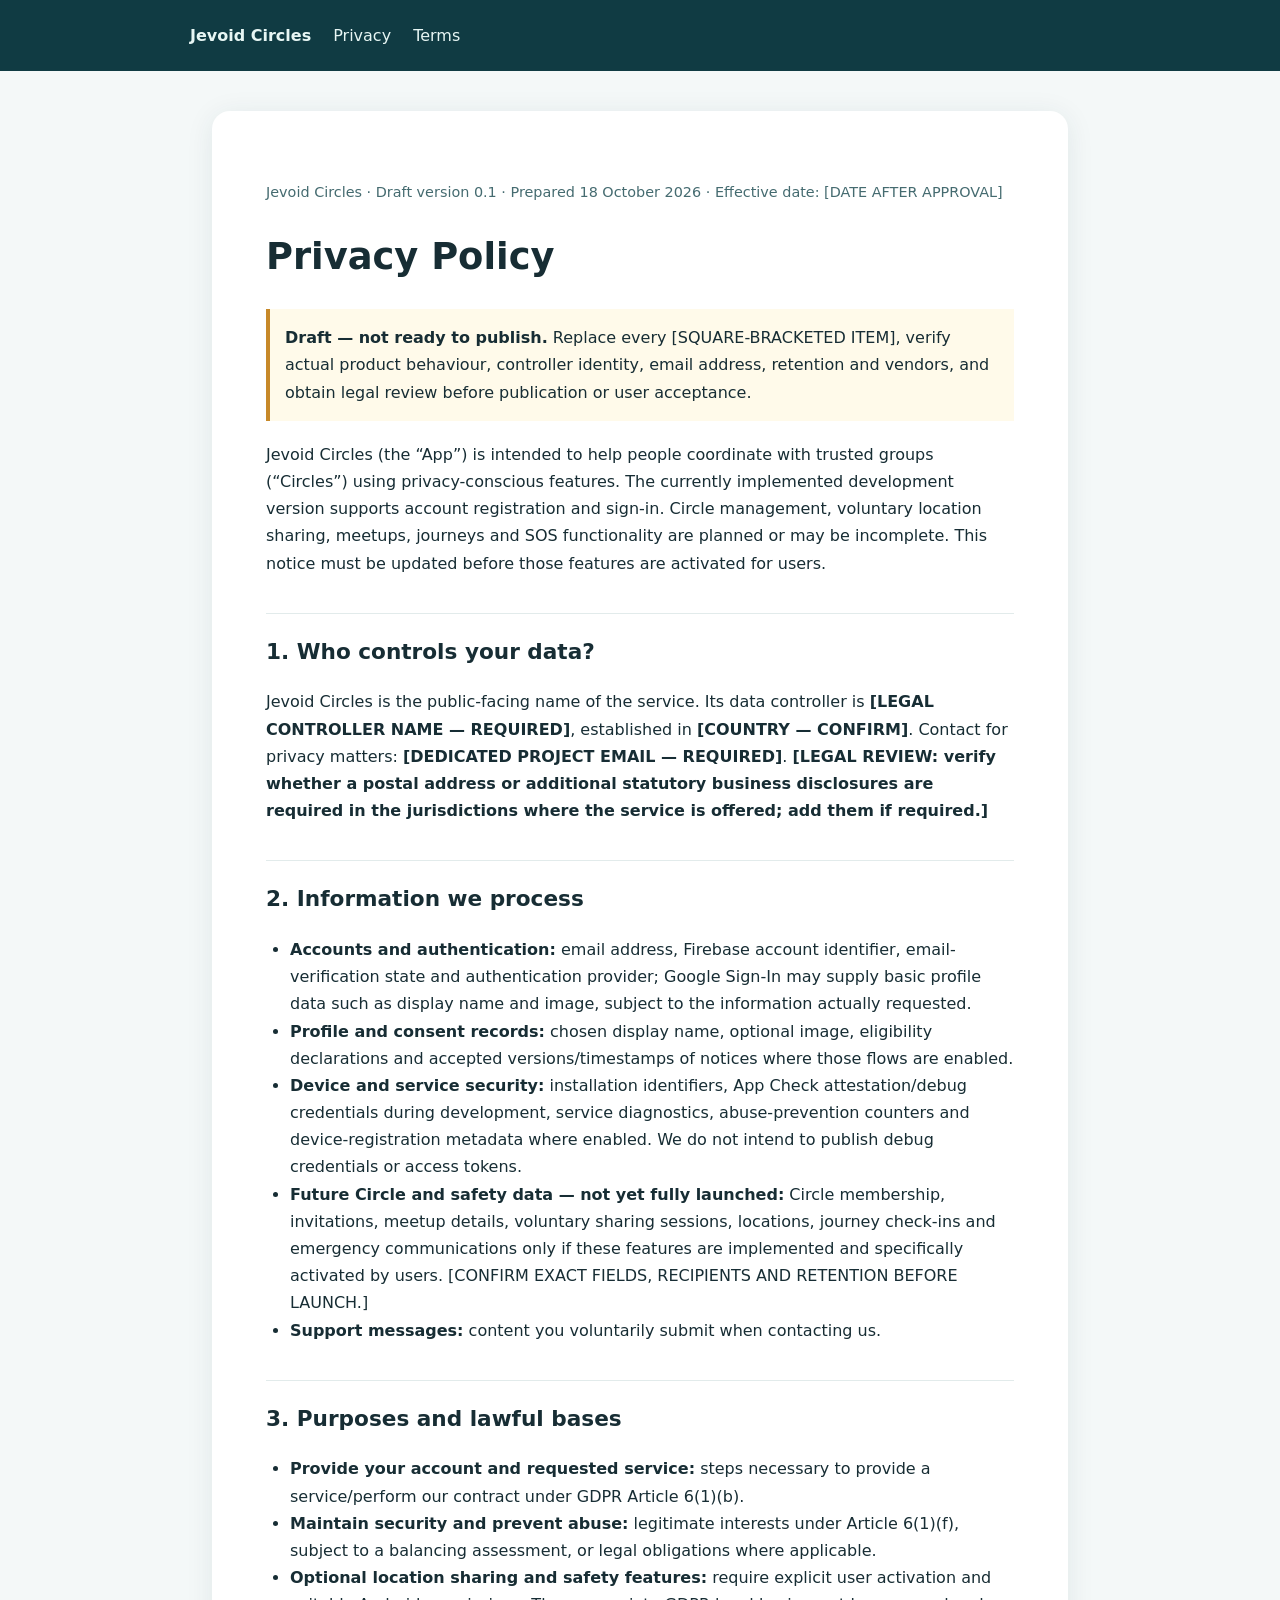
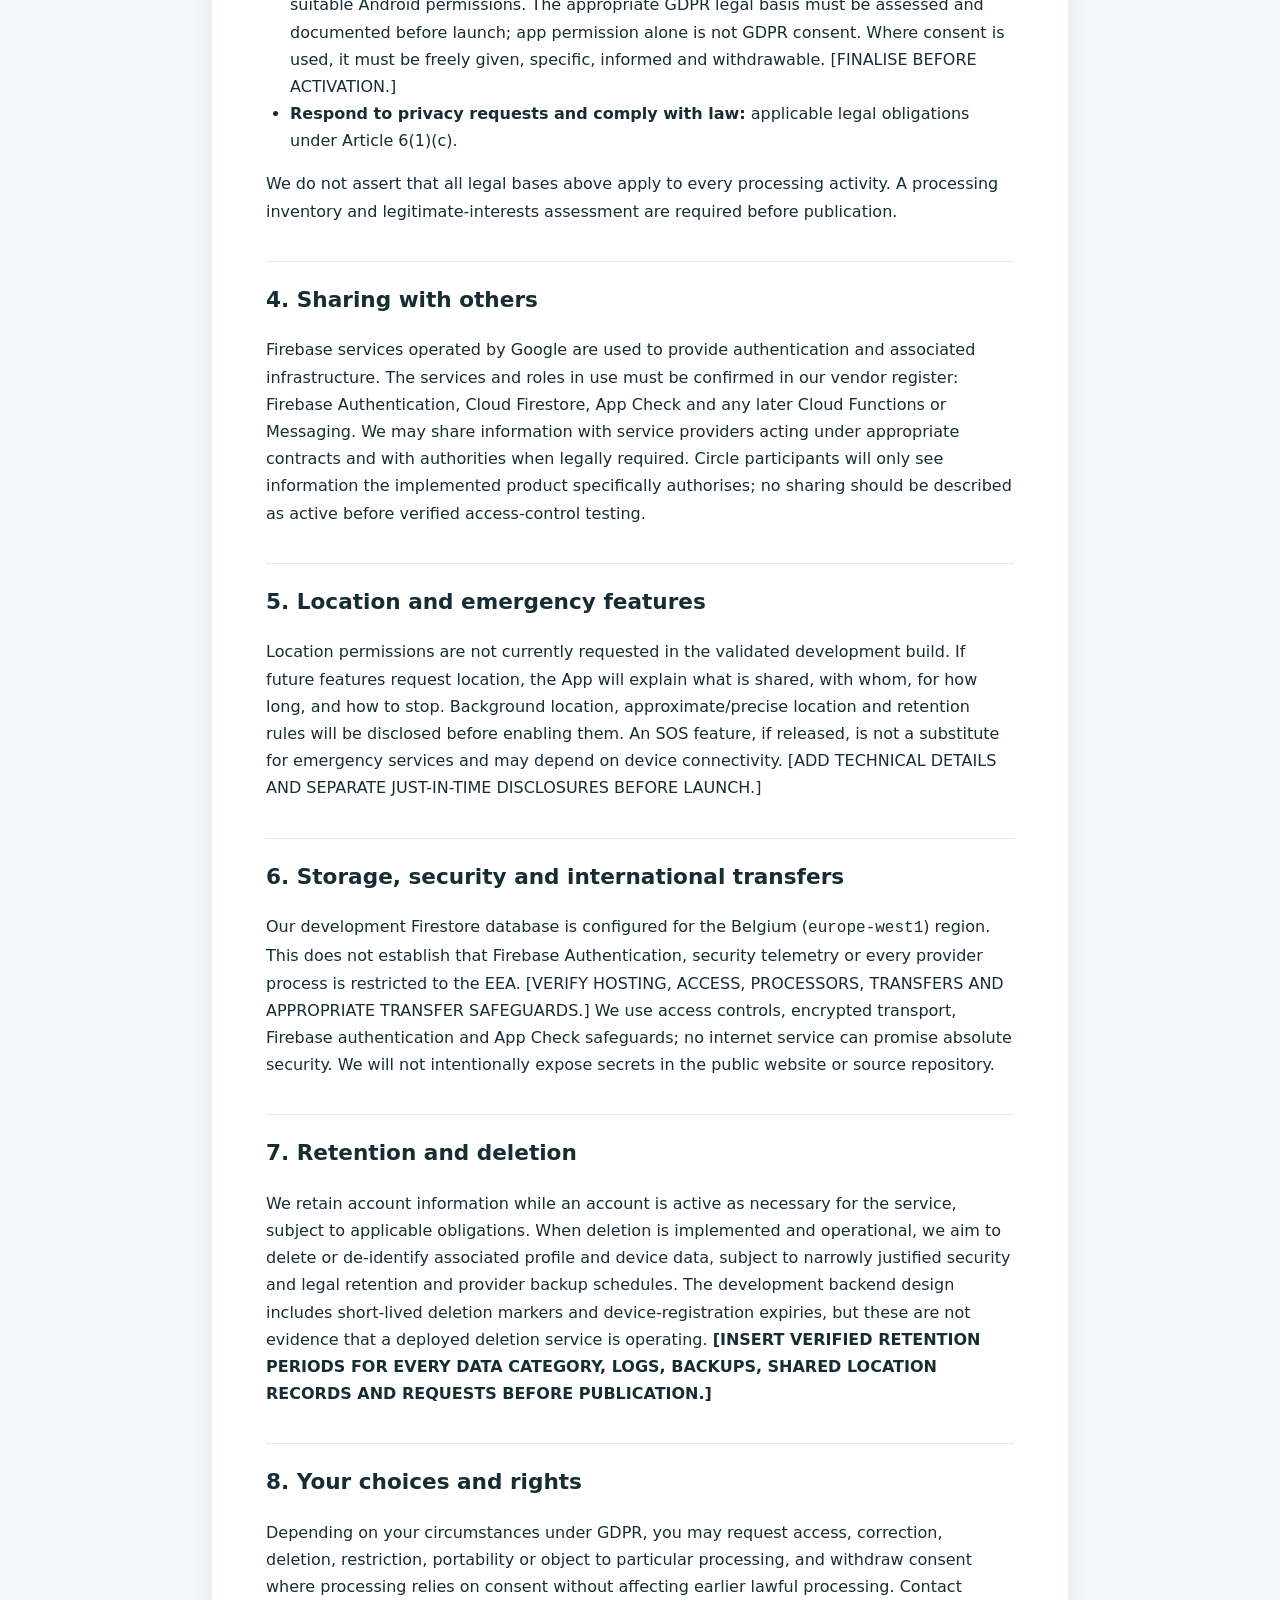
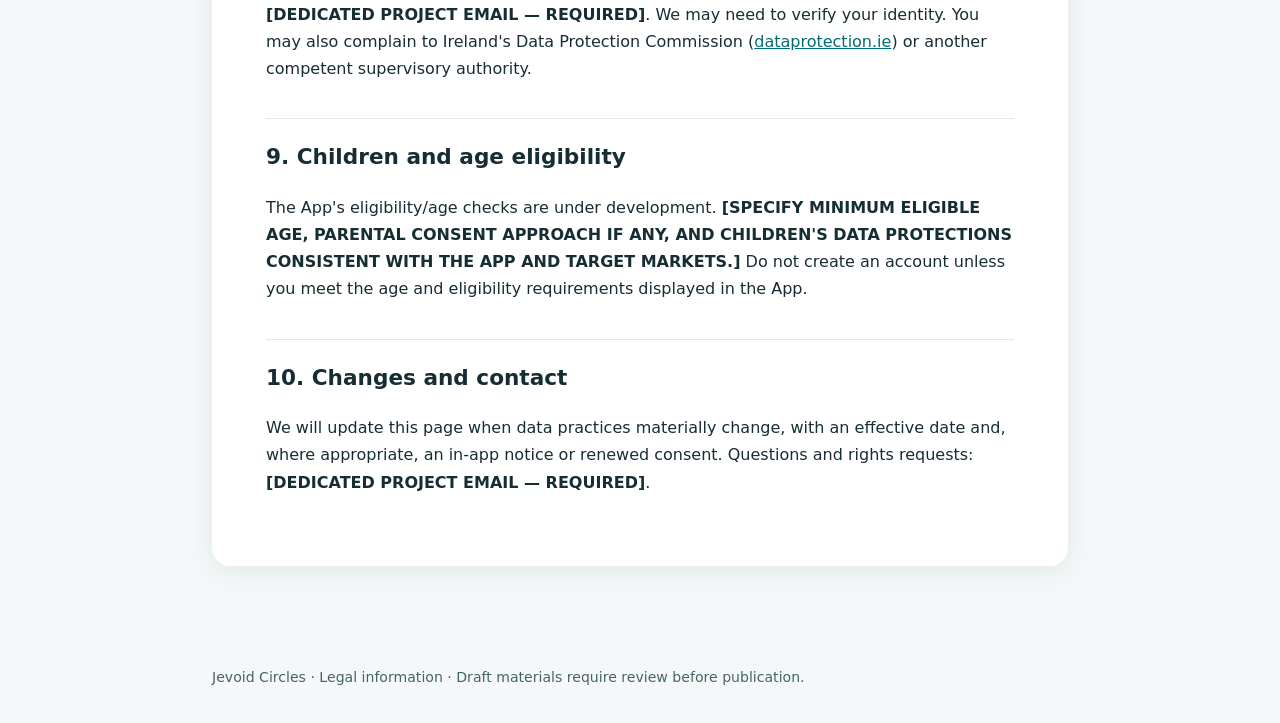
==== privacy.html @ 77c1cd85 "Add files via upload" ====
<!doctype html><html lang="en"><head><meta charset="utf-8"><meta name="viewport" content="width=device-width,initial-scale=1"><meta name="robots" content="noindex,nofollow"><title>Privacy Policy · Jevoid Circles</title><link rel="stylesheet" href="style.css"></head><body><header><nav aria-label="Main navigation"><a href="index.html"><strong>Jevoid Circles</strong></a><a href="privacy.html">Privacy</a><a href="terms.html">Terms</a></nav></header><main><article><p class="eyebrow">Jevoid Circles · Draft version 0.1 · Prepared 18 October 2026 · Effective date: [DATE AFTER APPROVAL]</p><h1>Privacy Policy</h1><div class="notice"><strong>Draft — not ready to publish.</strong> Replace every [SQUARE-BRACKETED ITEM], verify actual product behaviour, controller identity, email address, retention and vendors, and obtain legal review before publication or user acceptance.</div><p>Jevoid Circles (the “App”) is intended to help people coordinate with trusted groups (“Circles”) using privacy-conscious features. The currently implemented development version supports account registration and sign-in. Circle management, voluntary location sharing, meetups, journeys and SOS functionality are planned or may be incomplete. This notice must be updated before those features are activated for users.</p>
<h2>1. Who controls your data?</h2><p>Jevoid Circles is the public-facing name of the service. Its data controller is <strong>[LEGAL CONTROLLER NAME — REQUIRED]</strong>, established in <strong>[COUNTRY — CONFIRM]</strong>. Contact for privacy matters: <strong>[DEDICATED PROJECT EMAIL — REQUIRED]</strong>. <strong>[LEGAL REVIEW: verify whether a postal address or additional statutory business disclosures are required in the jurisdictions where the service is offered; add them if required.]</strong></p>
<h2>2. Information we process</h2><ul><li><strong>Accounts and authentication:</strong> email address, Firebase account identifier, email-verification state and authentication provider; Google Sign-In may supply basic profile data such as display name and image, subject to the information actually requested.</li><li><strong>Profile and consent records:</strong> chosen display name, optional image, eligibility declarations and accepted versions/timestamps of notices where those flows are enabled.</li><li><strong>Device and service security:</strong> installation identifiers, App Check attestation/debug credentials during development, service diagnostics, abuse-prevention counters and device-registration metadata where enabled. We do not intend to publish debug credentials or access tokens.</li><li><strong>Future Circle and safety data — not yet fully launched:</strong> Circle membership, invitations, meetup details, voluntary sharing sessions, locations, journey check-ins and emergency communications only if these features are implemented and specifically activated by users. [CONFIRM EXACT FIELDS, RECIPIENTS AND RETENTION BEFORE LAUNCH.]</li><li><strong>Support messages:</strong> content you voluntarily submit when contacting us.</li></ul>
<h2>3. Purposes and lawful bases</h2><ul><li><strong>Provide your account and requested service:</strong> steps necessary to provide a service/perform our contract under GDPR Article 6(1)(b).</li><li><strong>Maintain security and prevent abuse:</strong> legitimate interests under Article 6(1)(f), subject to a balancing assessment, or legal obligations where applicable.</li><li><strong>Optional location sharing and safety features:</strong> require explicit user activation and suitable Android permissions. The appropriate GDPR legal basis must be assessed and documented before launch; app permission alone is not GDPR consent. Where consent is used, it must be freely given, specific, informed and withdrawable. [FINALISE BEFORE ACTIVATION.]</li><li><strong>Respond to privacy requests and comply with law:</strong> applicable legal obligations under Article 6(1)(c).</li></ul><p>We do not assert that all legal bases above apply to every processing activity. A processing inventory and legitimate-interests assessment are required before publication.</p>
<h2>4. Sharing with others</h2><p>Firebase services operated by Google are used to provide authentication and associated infrastructure. The services and roles in use must be confirmed in our vendor register: Firebase Authentication, Cloud Firestore, App Check and any later Cloud Functions or Messaging. We may share information with service providers acting under appropriate contracts and with authorities when legally required. Circle participants will only see information the implemented product specifically authorises; no sharing should be described as active before verified access-control testing.</p>
<h2>5. Location and emergency features</h2><p>Location permissions are not currently requested in the validated development build. If future features request location, the App will explain what is shared, with whom, for how long, and how to stop. Background location, approximate/precise location and retention rules will be disclosed before enabling them. An SOS feature, if released, is not a substitute for emergency services and may depend on device connectivity. [ADD TECHNICAL DETAILS AND SEPARATE JUST-IN-TIME DISCLOSURES BEFORE LAUNCH.]</p>
<h2>6. Storage, security and international transfers</h2><p>Our development Firestore database is configured for the Belgium (<code>europe-west1</code>) region. This does not establish that Firebase Authentication, security telemetry or every provider process is restricted to the EEA. [VERIFY HOSTING, ACCESS, PROCESSORS, TRANSFERS AND APPROPRIATE TRANSFER SAFEGUARDS.] We use access controls, encrypted transport, Firebase authentication and App Check safeguards; no internet service can promise absolute security. We will not intentionally expose secrets in the public website or source repository.</p>
<h2>7. Retention and deletion</h2><p>We retain account information while an account is active as necessary for the service, subject to applicable obligations. When deletion is implemented and operational, we aim to delete or de-identify associated profile and device data, subject to narrowly justified security and legal retention and provider backup schedules. The development backend design includes short-lived deletion markers and device-registration expiries, but these are not evidence that a deployed deletion service is operating. <strong>[INSERT VERIFIED RETENTION PERIODS FOR EVERY DATA CATEGORY, LOGS, BACKUPS, SHARED LOCATION RECORDS AND REQUESTS BEFORE PUBLICATION.]</strong></p>
<h2>8. Your choices and rights</h2><p>Depending on your circumstances under GDPR, you may request access, correction, deletion, restriction, portability or object to particular processing, and withdraw consent where processing relies on consent without affecting earlier lawful processing. Contact <strong>[DEDICATED PROJECT EMAIL — REQUIRED]</strong>. We may need to verify your identity. You may also complain to Ireland's Data Protection Commission (<a href="https://www.dataprotection.ie/">dataprotection.ie</a>) or another competent supervisory authority.</p>
<h2>9. Children and age eligibility</h2><p>The App's eligibility/age checks are under development. <strong>[SPECIFY MINIMUM ELIGIBLE AGE, PARENTAL CONSENT APPROACH IF ANY, AND CHILDREN'S DATA PROTECTIONS CONSISTENT WITH THE APP AND TARGET MARKETS.]</strong> Do not create an account unless you meet the age and eligibility requirements displayed in the App.</p>
<h2>10. Changes and contact</h2><p>We will update this page when data practices materially change, with an effective date and, where appropriate, an in-app notice or renewed consent. Questions and rights requests: <strong>[DEDICATED PROJECT EMAIL — REQUIRED]</strong>.</p></article></main><footer>Jevoid Circles · Legal information · Draft materials require review before publication.</footer></body></html>
---- style.css ----
*{box-sizing:border-box}body{margin:0;background:#f4f8f8;color:#172d34;font:16px/1.7 system-ui,-apple-system,Segoe UI,sans-serif}header{background:#103b43;color:#fff;padding:22px max(20px,calc((100vw - 900px)/2))}header a{color:#e7f6f4;text-decoration:none;margin-right:22px}main{max-width:900px;margin:40px auto;padding:0 22px 60px}article{background:#fff;padding:clamp(22px,5vw,54px);border-radius:18px;box-shadow:0 4px 28px #0b394016}h1{line-height:1.2;font-size:2.3rem}h2{font-size:1.35rem;margin-top:36px;border-top:1px solid #e2ebeb;padding-top:20px}h3{font-size:1.05rem}a{color:#006c75}a:focus-visible{outline:3px solid #008b92;outline-offset:3px}.eyebrow{color:#456b70;font-size:.9rem}ul{padding-left:24px}.notice{border-left:4px solid #c78929;background:#fffaea;padding:15px;margin:20px 0}footer{max-width:900px;margin:0 auto 35px;padding:0 22px;font-size:.88rem;color:#45646a}@media(max-width:600px){main{margin:20px auto}h1{font-size:1.9rem}}
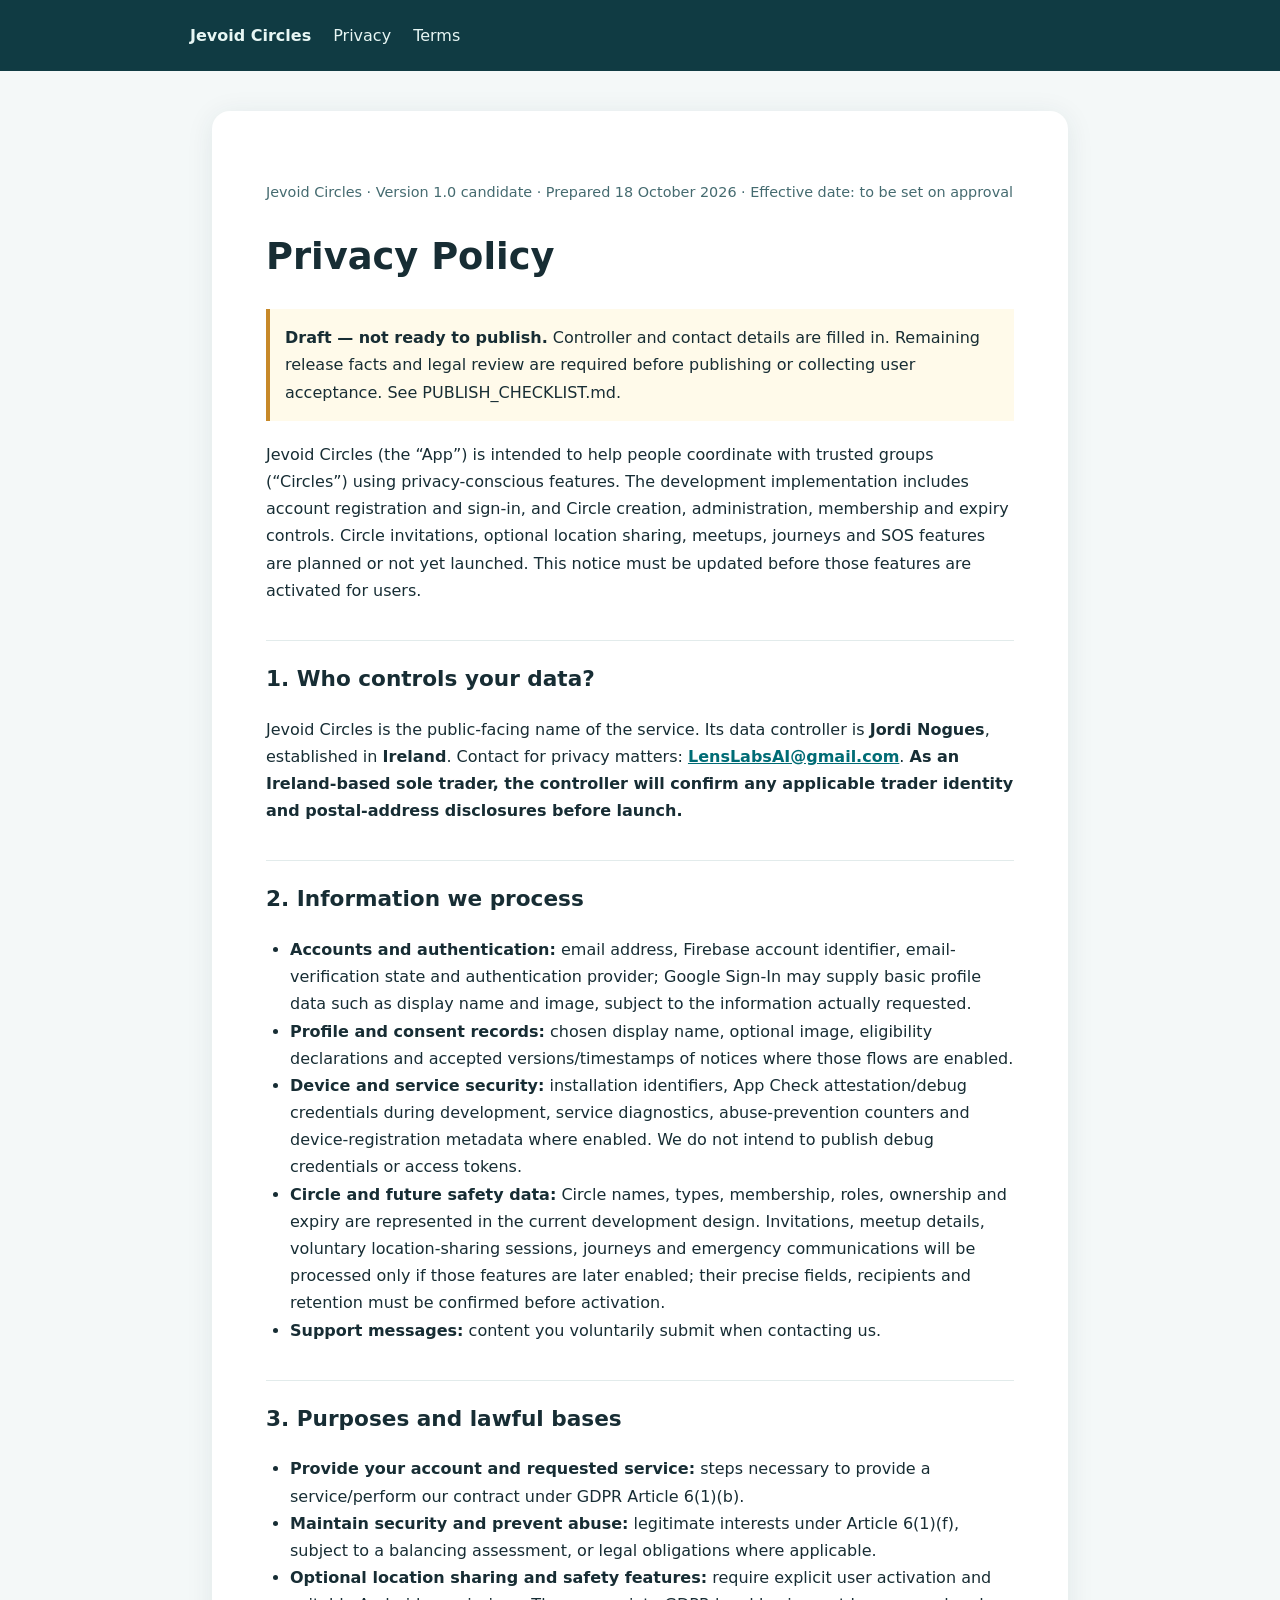
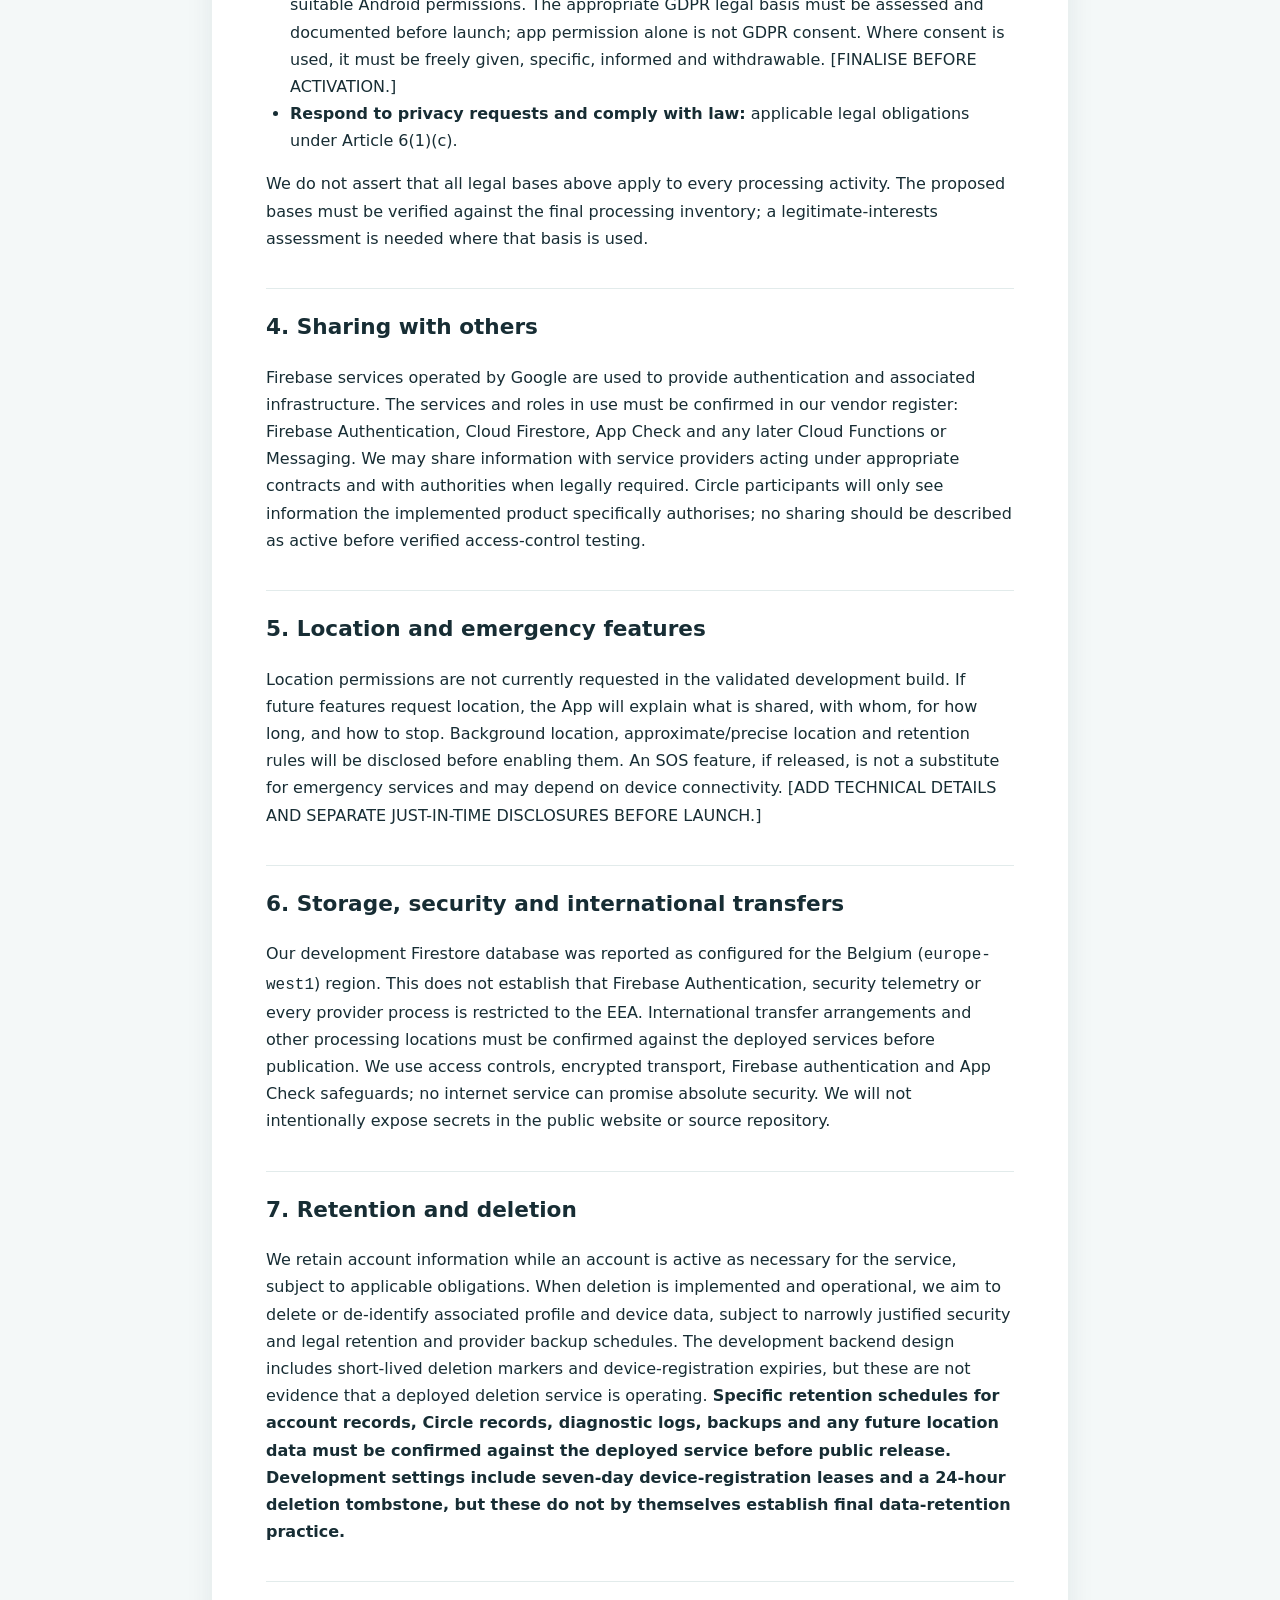
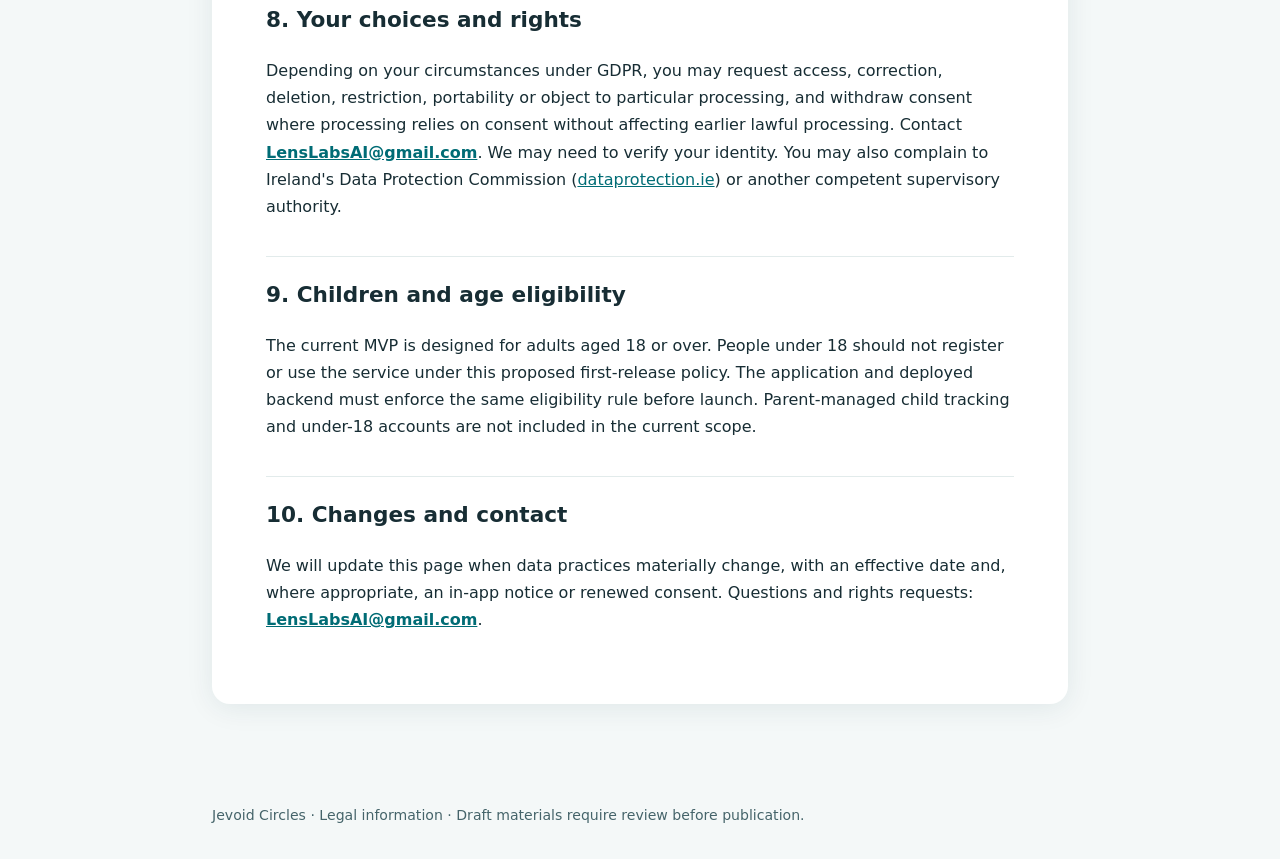
==== commit 4480b16b: "Add files via upload" ====
--- a/privacy.html
+++ b/privacy.html
@@ -1,11 +1,11 @@
-<!doctype html><html lang="en"><head><meta charset="utf-8"><meta name="viewport" content="width=device-width,initial-scale=1"><meta name="robots" content="noindex,nofollow"><title>Privacy Policy · Jevoid Circles</title><link rel="stylesheet" href="style.css"></head><body><header><nav aria-label="Main navigation"><a href="index.html"><strong>Jevoid Circles</strong></a><a href="privacy.html">Privacy</a><a href="terms.html">Terms</a></nav></header><main><article><p class="eyebrow">Jevoid Circles · Draft version 0.1 · Prepared 18 October 2026 · Effective date: [DATE AFTER APPROVAL]</p><h1>Privacy Policy</h1><div class="notice"><strong>Draft — not ready to publish.</strong> Replace every [SQUARE-BRACKETED ITEM], verify actual product behaviour, controller identity, email address, retention and vendors, and obtain legal review before publication or user acceptance.</div><p>Jevoid Circles (the “App”) is intended to help people coordinate with trusted groups (“Circles”) using privacy-conscious features. The currently implemented development version supports account registration and sign-in. Circle management, voluntary location sharing, meetups, journeys and SOS functionality are planned or may be incomplete. This notice must be updated before those features are activated for users.</p>
-<h2>1. Who controls your data?</h2><p>Jevoid Circles is the public-facing name of the service. Its data controller is <strong>[LEGAL CONTROLLER NAME — REQUIRED]</strong>, established in <strong>[COUNTRY — CONFIRM]</strong>. Contact for privacy matters: <strong>[DEDICATED PROJECT EMAIL — REQUIRED]</strong>. <strong>[LEGAL REVIEW: verify whether a postal address or additional statutory business disclosures are required in the jurisdictions where the service is offered; add them if required.]</strong></p>
-<h2>2. Information we process</h2><ul><li><strong>Accounts and authentication:</strong> email address, Firebase account identifier, email-verification state and authentication provider; Google Sign-In may supply basic profile data such as display name and image, subject to the information actually requested.</li><li><strong>Profile and consent records:</strong> chosen display name, optional image, eligibility declarations and accepted versions/timestamps of notices where those flows are enabled.</li><li><strong>Device and service security:</strong> installation identifiers, App Check attestation/debug credentials during development, service diagnostics, abuse-prevention counters and device-registration metadata where enabled. We do not intend to publish debug credentials or access tokens.</li><li><strong>Future Circle and safety data — not yet fully launched:</strong> Circle membership, invitations, meetup details, voluntary sharing sessions, locations, journey check-ins and emergency communications only if these features are implemented and specifically activated by users. [CONFIRM EXACT FIELDS, RECIPIENTS AND RETENTION BEFORE LAUNCH.]</li><li><strong>Support messages:</strong> content you voluntarily submit when contacting us.</li></ul>
-<h2>3. Purposes and lawful bases</h2><ul><li><strong>Provide your account and requested service:</strong> steps necessary to provide a service/perform our contract under GDPR Article 6(1)(b).</li><li><strong>Maintain security and prevent abuse:</strong> legitimate interests under Article 6(1)(f), subject to a balancing assessment, or legal obligations where applicable.</li><li><strong>Optional location sharing and safety features:</strong> require explicit user activation and suitable Android permissions. The appropriate GDPR legal basis must be assessed and documented before launch; app permission alone is not GDPR consent. Where consent is used, it must be freely given, specific, informed and withdrawable. [FINALISE BEFORE ACTIVATION.]</li><li><strong>Respond to privacy requests and comply with law:</strong> applicable legal obligations under Article 6(1)(c).</li></ul><p>We do not assert that all legal bases above apply to every processing activity. A processing inventory and legitimate-interests assessment are required before publication.</p>
+<!doctype html><html lang="en"><head><meta charset="utf-8"><meta name="viewport" content="width=device-width,initial-scale=1"><meta name="robots" content="noindex,nofollow"><title>Privacy Policy · Jevoid Circles</title><link rel="stylesheet" href="style.css"></head><body><header><nav aria-label="Main navigation"><a href="index.html"><strong>Jevoid Circles</strong></a><a href="privacy.html">Privacy</a><a href="terms.html">Terms</a></nav></header><main><article><p class="eyebrow">Jevoid Circles · Version 1.0 candidate · Prepared 18 October 2026 · Effective date: to be set on approval</p><h1>Privacy Policy</h1><div class="notice"><strong>Draft — not ready to publish.</strong> Controller and contact details are filled in. Remaining release facts and legal review are required before publishing or collecting user acceptance. See PUBLISH_CHECKLIST.md.</div><p>Jevoid Circles (the “App”) is intended to help people coordinate with trusted groups (“Circles”) using privacy-conscious features. The development implementation includes account registration and sign-in, and Circle creation, administration, membership and expiry controls. Circle invitations, optional location sharing, meetups, journeys and SOS features are planned or not yet launched. This notice must be updated before those features are activated for users.</p>
+<h2>1. Who controls your data?</h2><p>Jevoid Circles is the public-facing name of the service. Its data controller is <strong>Jordi Nogues</strong>, established in <strong>Ireland</strong>. Contact for privacy matters: <strong><a href="mailto:LensLabsAI@gmail.com">LensLabsAI@gmail.com</a></strong>. <strong>As an Ireland-based sole trader, the controller will confirm any applicable trader identity and postal-address disclosures before launch.</strong></p>
+<h2>2. Information we process</h2><ul><li><strong>Accounts and authentication:</strong> email address, Firebase account identifier, email-verification state and authentication provider; Google Sign-In may supply basic profile data such as display name and image, subject to the information actually requested.</li><li><strong>Profile and consent records:</strong> chosen display name, optional image, eligibility declarations and accepted versions/timestamps of notices where those flows are enabled.</li><li><strong>Device and service security:</strong> installation identifiers, App Check attestation/debug credentials during development, service diagnostics, abuse-prevention counters and device-registration metadata where enabled. We do not intend to publish debug credentials or access tokens.</li><li><strong>Circle and future safety data:</strong> Circle names, types, membership, roles, ownership and expiry are represented in the current development design. Invitations, meetup details, voluntary location-sharing sessions, journeys and emergency communications will be processed only if those features are later enabled; their precise fields, recipients and retention must be confirmed before activation.</li><li><strong>Support messages:</strong> content you voluntarily submit when contacting us.</li></ul>
+<h2>3. Purposes and lawful bases</h2><ul><li><strong>Provide your account and requested service:</strong> steps necessary to provide a service/perform our contract under GDPR Article 6(1)(b).</li><li><strong>Maintain security and prevent abuse:</strong> legitimate interests under Article 6(1)(f), subject to a balancing assessment, or legal obligations where applicable.</li><li><strong>Optional location sharing and safety features:</strong> require explicit user activation and suitable Android permissions. The appropriate GDPR legal basis must be assessed and documented before launch; app permission alone is not GDPR consent. Where consent is used, it must be freely given, specific, informed and withdrawable. [FINALISE BEFORE ACTIVATION.]</li><li><strong>Respond to privacy requests and comply with law:</strong> applicable legal obligations under Article 6(1)(c).</li></ul><p>We do not assert that all legal bases above apply to every processing activity. The proposed bases must be verified against the final processing inventory; a legitimate-interests assessment is needed where that basis is used.</p>
 <h2>4. Sharing with others</h2><p>Firebase services operated by Google are used to provide authentication and associated infrastructure. The services and roles in use must be confirmed in our vendor register: Firebase Authentication, Cloud Firestore, App Check and any later Cloud Functions or Messaging. We may share information with service providers acting under appropriate contracts and with authorities when legally required. Circle participants will only see information the implemented product specifically authorises; no sharing should be described as active before verified access-control testing.</p>
 <h2>5. Location and emergency features</h2><p>Location permissions are not currently requested in the validated development build. If future features request location, the App will explain what is shared, with whom, for how long, and how to stop. Background location, approximate/precise location and retention rules will be disclosed before enabling them. An SOS feature, if released, is not a substitute for emergency services and may depend on device connectivity. [ADD TECHNICAL DETAILS AND SEPARATE JUST-IN-TIME DISCLOSURES BEFORE LAUNCH.]</p>
-<h2>6. Storage, security and international transfers</h2><p>Our development Firestore database is configured for the Belgium (<code>europe-west1</code>) region. This does not establish that Firebase Authentication, security telemetry or every provider process is restricted to the EEA. [VERIFY HOSTING, ACCESS, PROCESSORS, TRANSFERS AND APPROPRIATE TRANSFER SAFEGUARDS.] We use access controls, encrypted transport, Firebase authentication and App Check safeguards; no internet service can promise absolute security. We will not intentionally expose secrets in the public website or source repository.</p>
-<h2>7. Retention and deletion</h2><p>We retain account information while an account is active as necessary for the service, subject to applicable obligations. When deletion is implemented and operational, we aim to delete or de-identify associated profile and device data, subject to narrowly justified security and legal retention and provider backup schedules. The development backend design includes short-lived deletion markers and device-registration expiries, but these are not evidence that a deployed deletion service is operating. <strong>[INSERT VERIFIED RETENTION PERIODS FOR EVERY DATA CATEGORY, LOGS, BACKUPS, SHARED LOCATION RECORDS AND REQUESTS BEFORE PUBLICATION.]</strong></p>
-<h2>8. Your choices and rights</h2><p>Depending on your circumstances under GDPR, you may request access, correction, deletion, restriction, portability or object to particular processing, and withdraw consent where processing relies on consent without affecting earlier lawful processing. Contact <strong>[DEDICATED PROJECT EMAIL — REQUIRED]</strong>. We may need to verify your identity. You may also complain to Ireland's Data Protection Commission (<a href="https://www.dataprotection.ie/">dataprotection.ie</a>) or another competent supervisory authority.</p>
-<h2>9. Children and age eligibility</h2><p>The App's eligibility/age checks are under development. <strong>[SPECIFY MINIMUM ELIGIBLE AGE, PARENTAL CONSENT APPROACH IF ANY, AND CHILDREN'S DATA PROTECTIONS CONSISTENT WITH THE APP AND TARGET MARKETS.]</strong> Do not create an account unless you meet the age and eligibility requirements displayed in the App.</p>
-<h2>10. Changes and contact</h2><p>We will update this page when data practices materially change, with an effective date and, where appropriate, an in-app notice or renewed consent. Questions and rights requests: <strong>[DEDICATED PROJECT EMAIL — REQUIRED]</strong>.</p></article></main><footer>Jevoid Circles · Legal information · Draft materials require review before publication.</footer></body></html>+<h2>6. Storage, security and international transfers</h2><p>Our development Firestore database was reported as configured for the Belgium (<code>europe-west1</code>) region. This does not establish that Firebase Authentication, security telemetry or every provider process is restricted to the EEA. International transfer arrangements and other processing locations must be confirmed against the deployed services before publication. We use access controls, encrypted transport, Firebase authentication and App Check safeguards; no internet service can promise absolute security. We will not intentionally expose secrets in the public website or source repository.</p>
+<h2>7. Retention and deletion</h2><p>We retain account information while an account is active as necessary for the service, subject to applicable obligations. When deletion is implemented and operational, we aim to delete or de-identify associated profile and device data, subject to narrowly justified security and legal retention and provider backup schedules. The development backend design includes short-lived deletion markers and device-registration expiries, but these are not evidence that a deployed deletion service is operating. <strong>Specific retention schedules for account records, Circle records, diagnostic logs, backups and any future location data must be confirmed against the deployed service before public release. Development settings include seven-day device-registration leases and a 24-hour deletion tombstone, but these do not by themselves establish final data-retention practice.</strong></p>
+<h2>8. Your choices and rights</h2><p>Depending on your circumstances under GDPR, you may request access, correction, deletion, restriction, portability or object to particular processing, and withdraw consent where processing relies on consent without affecting earlier lawful processing. Contact <strong><a href="mailto:LensLabsAI@gmail.com">LensLabsAI@gmail.com</a></strong>. We may need to verify your identity. You may also complain to Ireland's Data Protection Commission (<a href="https://www.dataprotection.ie/">dataprotection.ie</a>) or another competent supervisory authority.</p>
+<h2>9. Children and age eligibility</h2><p>The current MVP is designed for adults aged 18 or over. People under 18 should not register or use the service under this proposed first-release policy. The application and deployed backend must enforce the same eligibility rule before launch. Parent-managed child tracking and under-18 accounts are not included in the current scope.</p>
+<h2>10. Changes and contact</h2><p>We will update this page when data practices materially change, with an effective date and, where appropriate, an in-app notice or renewed consent. Questions and rights requests: <strong><a href="mailto:LensLabsAI@gmail.com">LensLabsAI@gmail.com</a></strong>.</p></article></main><footer>Jevoid Circles · Legal information · Draft materials require review before publication.</footer></body></html>
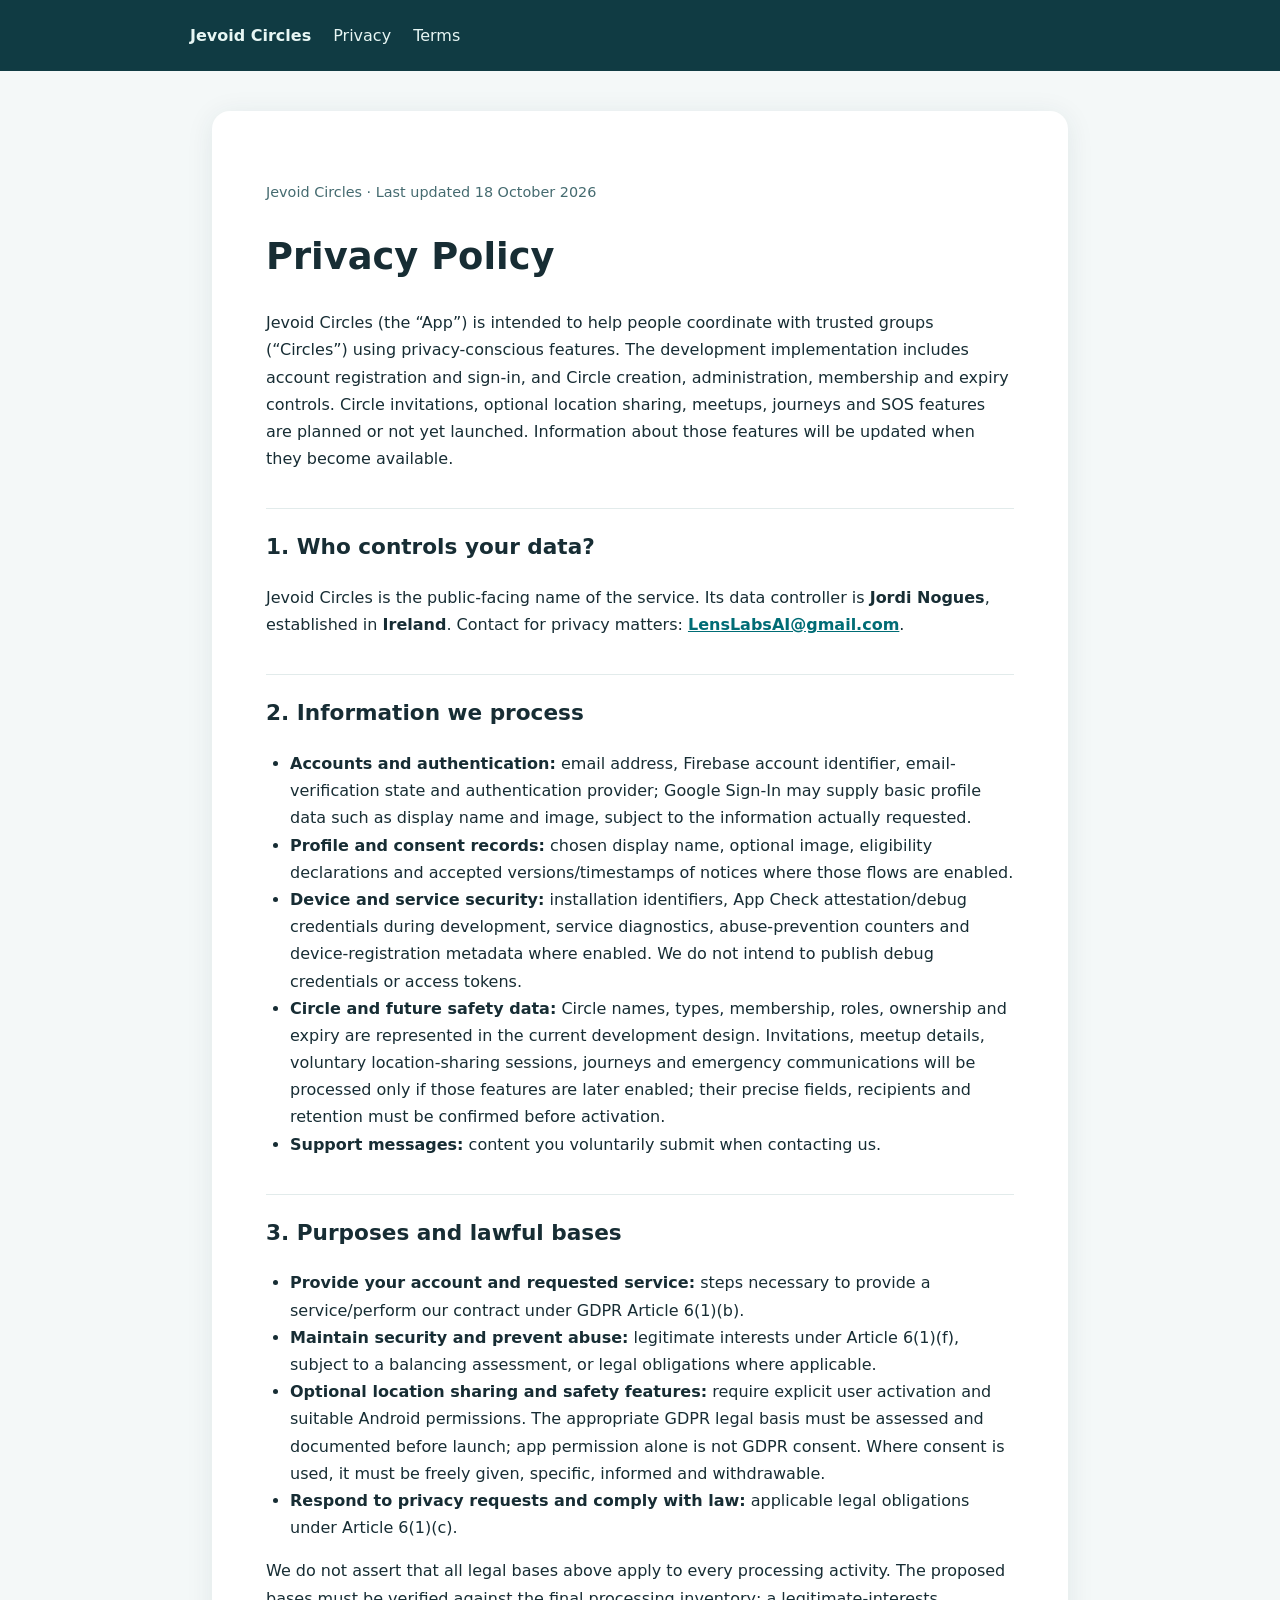
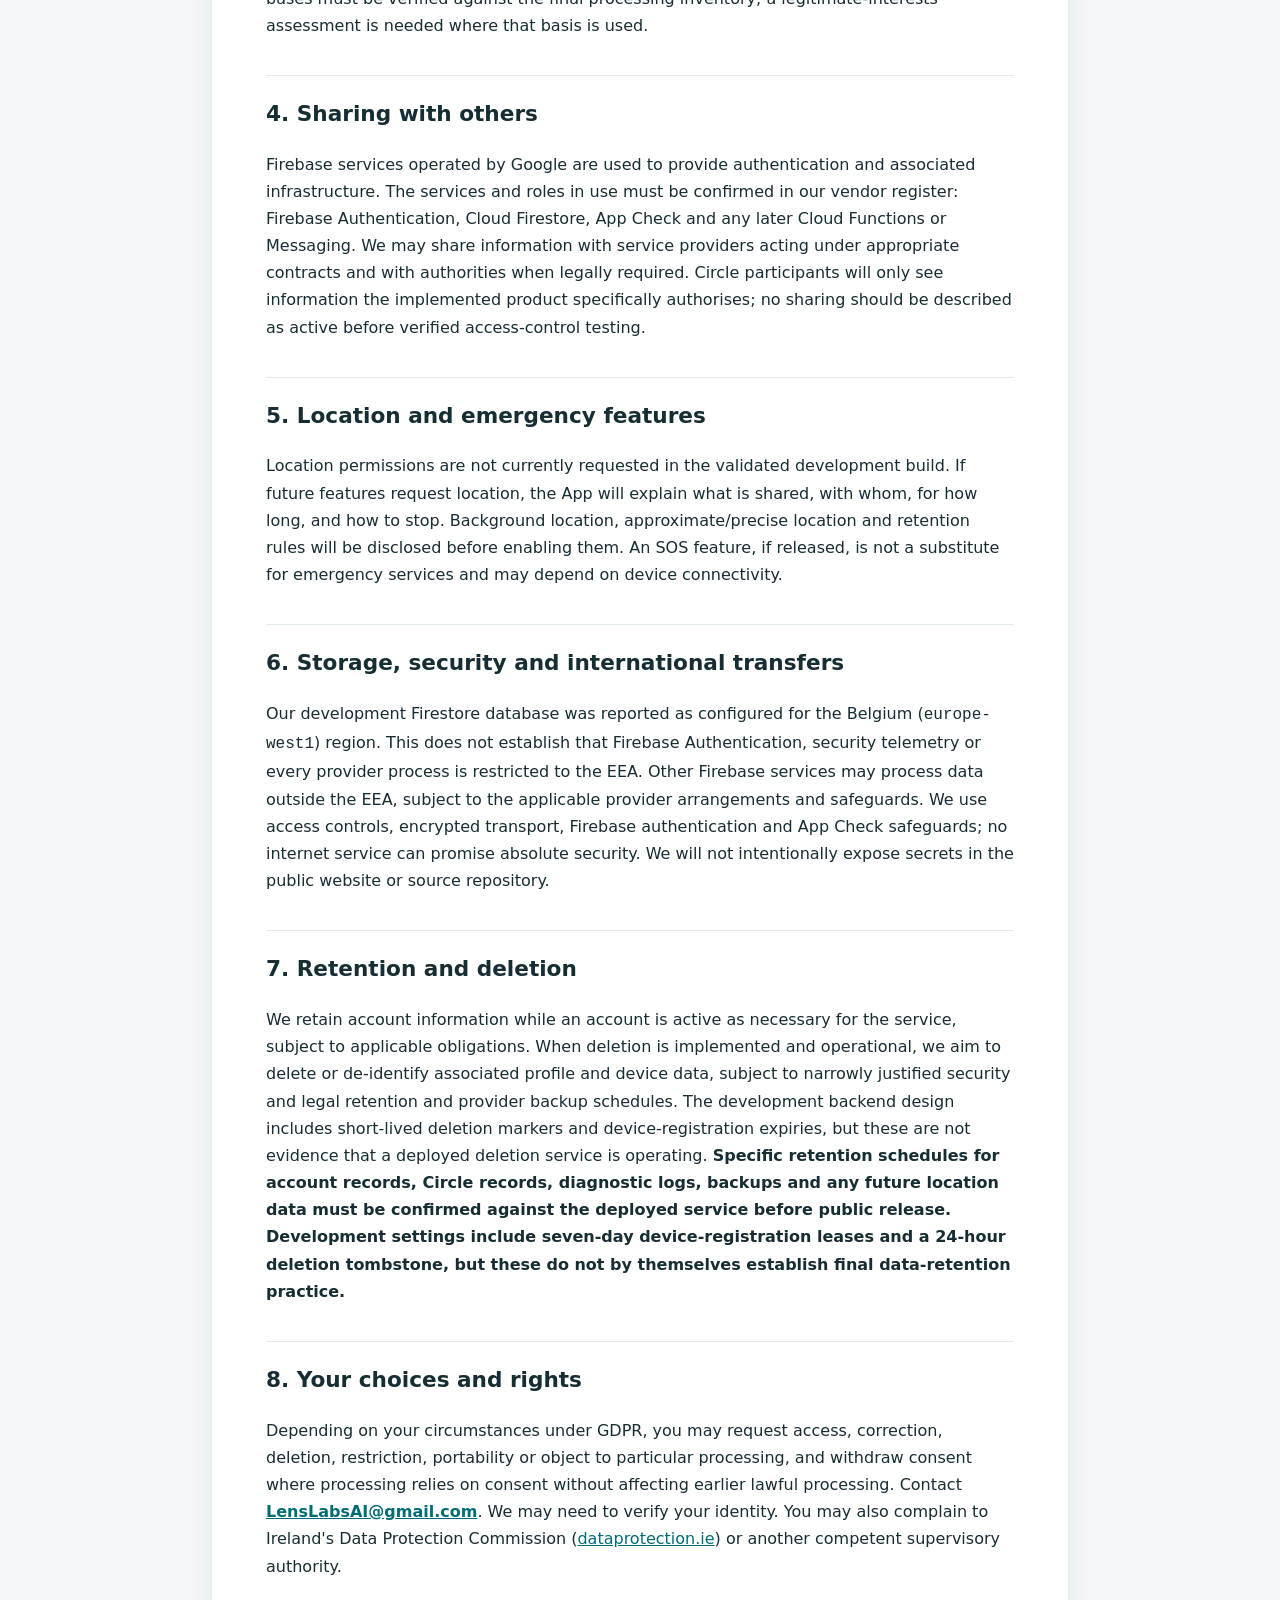
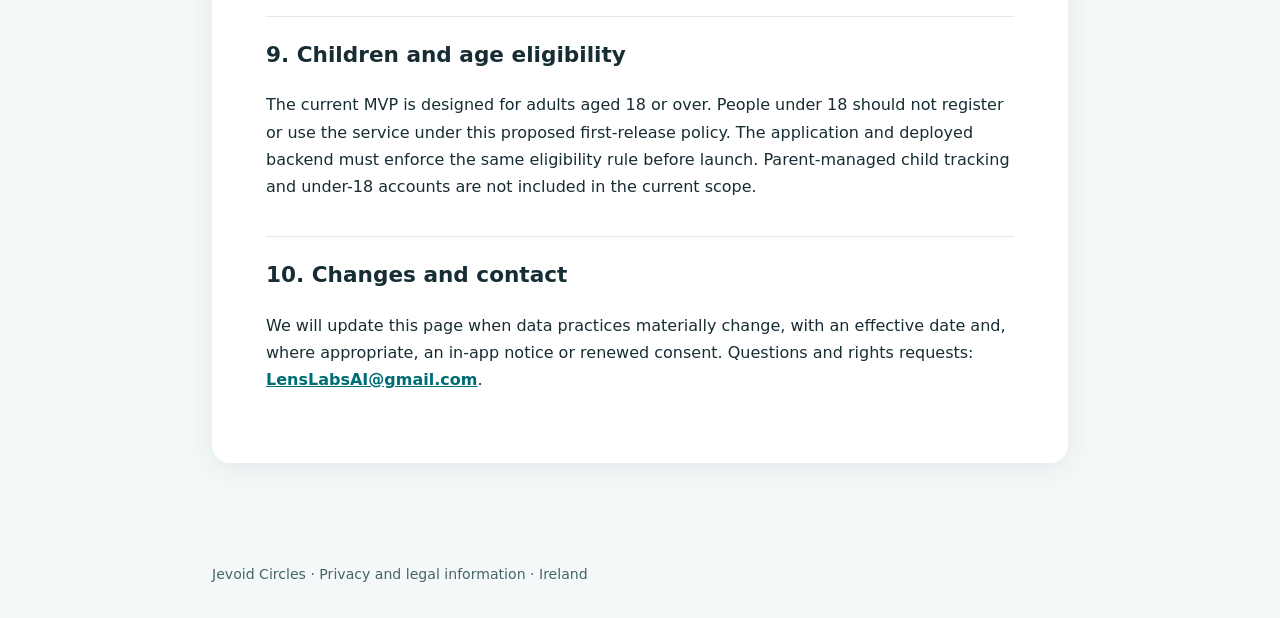
==== commit d5a527a5: "Add files via upload" ====
--- a/privacy.html
+++ b/privacy.html
@@ -1,11 +1,12 @@
-<!doctype html><html lang="en"><head><meta charset="utf-8"><meta name="viewport" content="width=device-width,initial-scale=1"><meta name="robots" content="noindex,nofollow"><title>Privacy Policy · Jevoid Circles</title><link rel="stylesheet" href="style.css"></head><body><header><nav aria-label="Main navigation"><a href="index.html"><strong>Jevoid Circles</strong></a><a href="privacy.html">Privacy</a><a href="terms.html">Terms</a></nav></header><main><article><p class="eyebrow">Jevoid Circles · Version 1.0 candidate · Prepared 18 October 2026 · Effective date: to be set on approval</p><h1>Privacy Policy</h1><div class="notice"><strong>Draft — not ready to publish.</strong> Controller and contact details are filled in. Remaining release facts and legal review are required before publishing or collecting user acceptance. See PUBLISH_CHECKLIST.md.</div><p>Jevoid Circles (the “App”) is intended to help people coordinate with trusted groups (“Circles”) using privacy-conscious features. The development implementation includes account registration and sign-in, and Circle creation, administration, membership and expiry controls. Circle invitations, optional location sharing, meetups, journeys and SOS features are planned or not yet launched. This notice must be updated before those features are activated for users.</p>
-<h2>1. Who controls your data?</h2><p>Jevoid Circles is the public-facing name of the service. Its data controller is <strong>Jordi Nogues</strong>, established in <strong>Ireland</strong>. Contact for privacy matters: <strong><a href="mailto:LensLabsAI@gmail.com">LensLabsAI@gmail.com</a></strong>. <strong>As an Ireland-based sole trader, the controller will confirm any applicable trader identity and postal-address disclosures before launch.</strong></p>
+<!DOCTYPE html>
+<html lang="en"><head><meta charset="utf-8"/><meta content="width=device-width,initial-scale=1" name="viewport"/><title>Privacy Policy · Jevoid Circles</title><link href="style.css" rel="stylesheet"/></head><body><header><nav aria-label="Main navigation"><a href="index.html"><strong>Jevoid Circles</strong></a><a href="privacy.html">Privacy</a><a href="terms.html">Terms</a></nav></header><main><article><p class="eyebrow">Jevoid Circles · Last updated 18 October 2026</p><h1>Privacy Policy</h1><p>Jevoid Circles (the “App”) is intended to help people coordinate with trusted groups (“Circles”) using privacy-conscious features. The development implementation includes account registration and sign-in, and Circle creation, administration, membership and expiry controls. Circle invitations, optional location sharing, meetups, journeys and SOS features are planned or not yet launched. Information about those features will be updated when they become available.</p>
+<h2>1. Who controls your data?</h2><p>Jevoid Circles is the public-facing name of the service. Its data controller is <strong>Jordi Nogues</strong>, established in <strong>Ireland</strong>. Contact for privacy matters: <strong><a href="mailto:LensLabsAI@gmail.com">LensLabsAI@gmail.com</a></strong>. </p>
 <h2>2. Information we process</h2><ul><li><strong>Accounts and authentication:</strong> email address, Firebase account identifier, email-verification state and authentication provider; Google Sign-In may supply basic profile data such as display name and image, subject to the information actually requested.</li><li><strong>Profile and consent records:</strong> chosen display name, optional image, eligibility declarations and accepted versions/timestamps of notices where those flows are enabled.</li><li><strong>Device and service security:</strong> installation identifiers, App Check attestation/debug credentials during development, service diagnostics, abuse-prevention counters and device-registration metadata where enabled. We do not intend to publish debug credentials or access tokens.</li><li><strong>Circle and future safety data:</strong> Circle names, types, membership, roles, ownership and expiry are represented in the current development design. Invitations, meetup details, voluntary location-sharing sessions, journeys and emergency communications will be processed only if those features are later enabled; their precise fields, recipients and retention must be confirmed before activation.</li><li><strong>Support messages:</strong> content you voluntarily submit when contacting us.</li></ul>
-<h2>3. Purposes and lawful bases</h2><ul><li><strong>Provide your account and requested service:</strong> steps necessary to provide a service/perform our contract under GDPR Article 6(1)(b).</li><li><strong>Maintain security and prevent abuse:</strong> legitimate interests under Article 6(1)(f), subject to a balancing assessment, or legal obligations where applicable.</li><li><strong>Optional location sharing and safety features:</strong> require explicit user activation and suitable Android permissions. The appropriate GDPR legal basis must be assessed and documented before launch; app permission alone is not GDPR consent. Where consent is used, it must be freely given, specific, informed and withdrawable. [FINALISE BEFORE ACTIVATION.]</li><li><strong>Respond to privacy requests and comply with law:</strong> applicable legal obligations under Article 6(1)(c).</li></ul><p>We do not assert that all legal bases above apply to every processing activity. The proposed bases must be verified against the final processing inventory; a legitimate-interests assessment is needed where that basis is used.</p>
+<h2>3. Purposes and lawful bases</h2><ul><li><strong>Provide your account and requested service:</strong> steps necessary to provide a service/perform our contract under GDPR Article 6(1)(b).</li><li><strong>Maintain security and prevent abuse:</strong> legitimate interests under Article 6(1)(f), subject to a balancing assessment, or legal obligations where applicable.</li><li><strong>Optional location sharing and safety features:</strong> require explicit user activation and suitable Android permissions. The appropriate GDPR legal basis must be assessed and documented before launch; app permission alone is not GDPR consent. Where consent is used, it must be freely given, specific, informed and withdrawable. </li><li><strong>Respond to privacy requests and comply with law:</strong> applicable legal obligations under Article 6(1)(c).</li></ul><p>We do not assert that all legal bases above apply to every processing activity. The proposed bases must be verified against the final processing inventory; a legitimate-interests assessment is needed where that basis is used.</p>
 <h2>4. Sharing with others</h2><p>Firebase services operated by Google are used to provide authentication and associated infrastructure. The services and roles in use must be confirmed in our vendor register: Firebase Authentication, Cloud Firestore, App Check and any later Cloud Functions or Messaging. We may share information with service providers acting under appropriate contracts and with authorities when legally required. Circle participants will only see information the implemented product specifically authorises; no sharing should be described as active before verified access-control testing.</p>
-<h2>5. Location and emergency features</h2><p>Location permissions are not currently requested in the validated development build. If future features request location, the App will explain what is shared, with whom, for how long, and how to stop. Background location, approximate/precise location and retention rules will be disclosed before enabling them. An SOS feature, if released, is not a substitute for emergency services and may depend on device connectivity. [ADD TECHNICAL DETAILS AND SEPARATE JUST-IN-TIME DISCLOSURES BEFORE LAUNCH.]</p>
-<h2>6. Storage, security and international transfers</h2><p>Our development Firestore database was reported as configured for the Belgium (<code>europe-west1</code>) region. This does not establish that Firebase Authentication, security telemetry or every provider process is restricted to the EEA. International transfer arrangements and other processing locations must be confirmed against the deployed services before publication. We use access controls, encrypted transport, Firebase authentication and App Check safeguards; no internet service can promise absolute security. We will not intentionally expose secrets in the public website or source repository.</p>
+<h2>5. Location and emergency features</h2><p>Location permissions are not currently requested in the validated development build. If future features request location, the App will explain what is shared, with whom, for how long, and how to stop. Background location, approximate/precise location and retention rules will be disclosed before enabling them. An SOS feature, if released, is not a substitute for emergency services and may depend on device connectivity. </p>
+<h2>6. Storage, security and international transfers</h2><p>Our development Firestore database was reported as configured for the Belgium (<code>europe-west1</code>) region. This does not establish that Firebase Authentication, security telemetry or every provider process is restricted to the EEA. Other Firebase services may process data outside the EEA, subject to the applicable provider arrangements and safeguards. We use access controls, encrypted transport, Firebase authentication and App Check safeguards; no internet service can promise absolute security. We will not intentionally expose secrets in the public website or source repository.</p>
 <h2>7. Retention and deletion</h2><p>We retain account information while an account is active as necessary for the service, subject to applicable obligations. When deletion is implemented and operational, we aim to delete or de-identify associated profile and device data, subject to narrowly justified security and legal retention and provider backup schedules. The development backend design includes short-lived deletion markers and device-registration expiries, but these are not evidence that a deployed deletion service is operating. <strong>Specific retention schedules for account records, Circle records, diagnostic logs, backups and any future location data must be confirmed against the deployed service before public release. Development settings include seven-day device-registration leases and a 24-hour deletion tombstone, but these do not by themselves establish final data-retention practice.</strong></p>
 <h2>8. Your choices and rights</h2><p>Depending on your circumstances under GDPR, you may request access, correction, deletion, restriction, portability or object to particular processing, and withdraw consent where processing relies on consent without affecting earlier lawful processing. Contact <strong><a href="mailto:LensLabsAI@gmail.com">LensLabsAI@gmail.com</a></strong>. We may need to verify your identity. You may also complain to Ireland's Data Protection Commission (<a href="https://www.dataprotection.ie/">dataprotection.ie</a>) or another competent supervisory authority.</p>
 <h2>9. Children and age eligibility</h2><p>The current MVP is designed for adults aged 18 or over. People under 18 should not register or use the service under this proposed first-release policy. The application and deployed backend must enforce the same eligibility rule before launch. Parent-managed child tracking and under-18 accounts are not included in the current scope.</p>
-<h2>10. Changes and contact</h2><p>We will update this page when data practices materially change, with an effective date and, where appropriate, an in-app notice or renewed consent. Questions and rights requests: <strong><a href="mailto:LensLabsAI@gmail.com">LensLabsAI@gmail.com</a></strong>.</p></article></main><footer>Jevoid Circles · Legal information · Draft materials require review before publication.</footer></body></html>+<h2>10. Changes and contact</h2><p>We will update this page when data practices materially change, with an effective date and, where appropriate, an in-app notice or renewed consent. Questions and rights requests: <strong><a href="mailto:LensLabsAI@gmail.com">LensLabsAI@gmail.com</a></strong>.</p></article></main><footer>Jevoid Circles · Privacy and legal information · Ireland</footer></body></html>
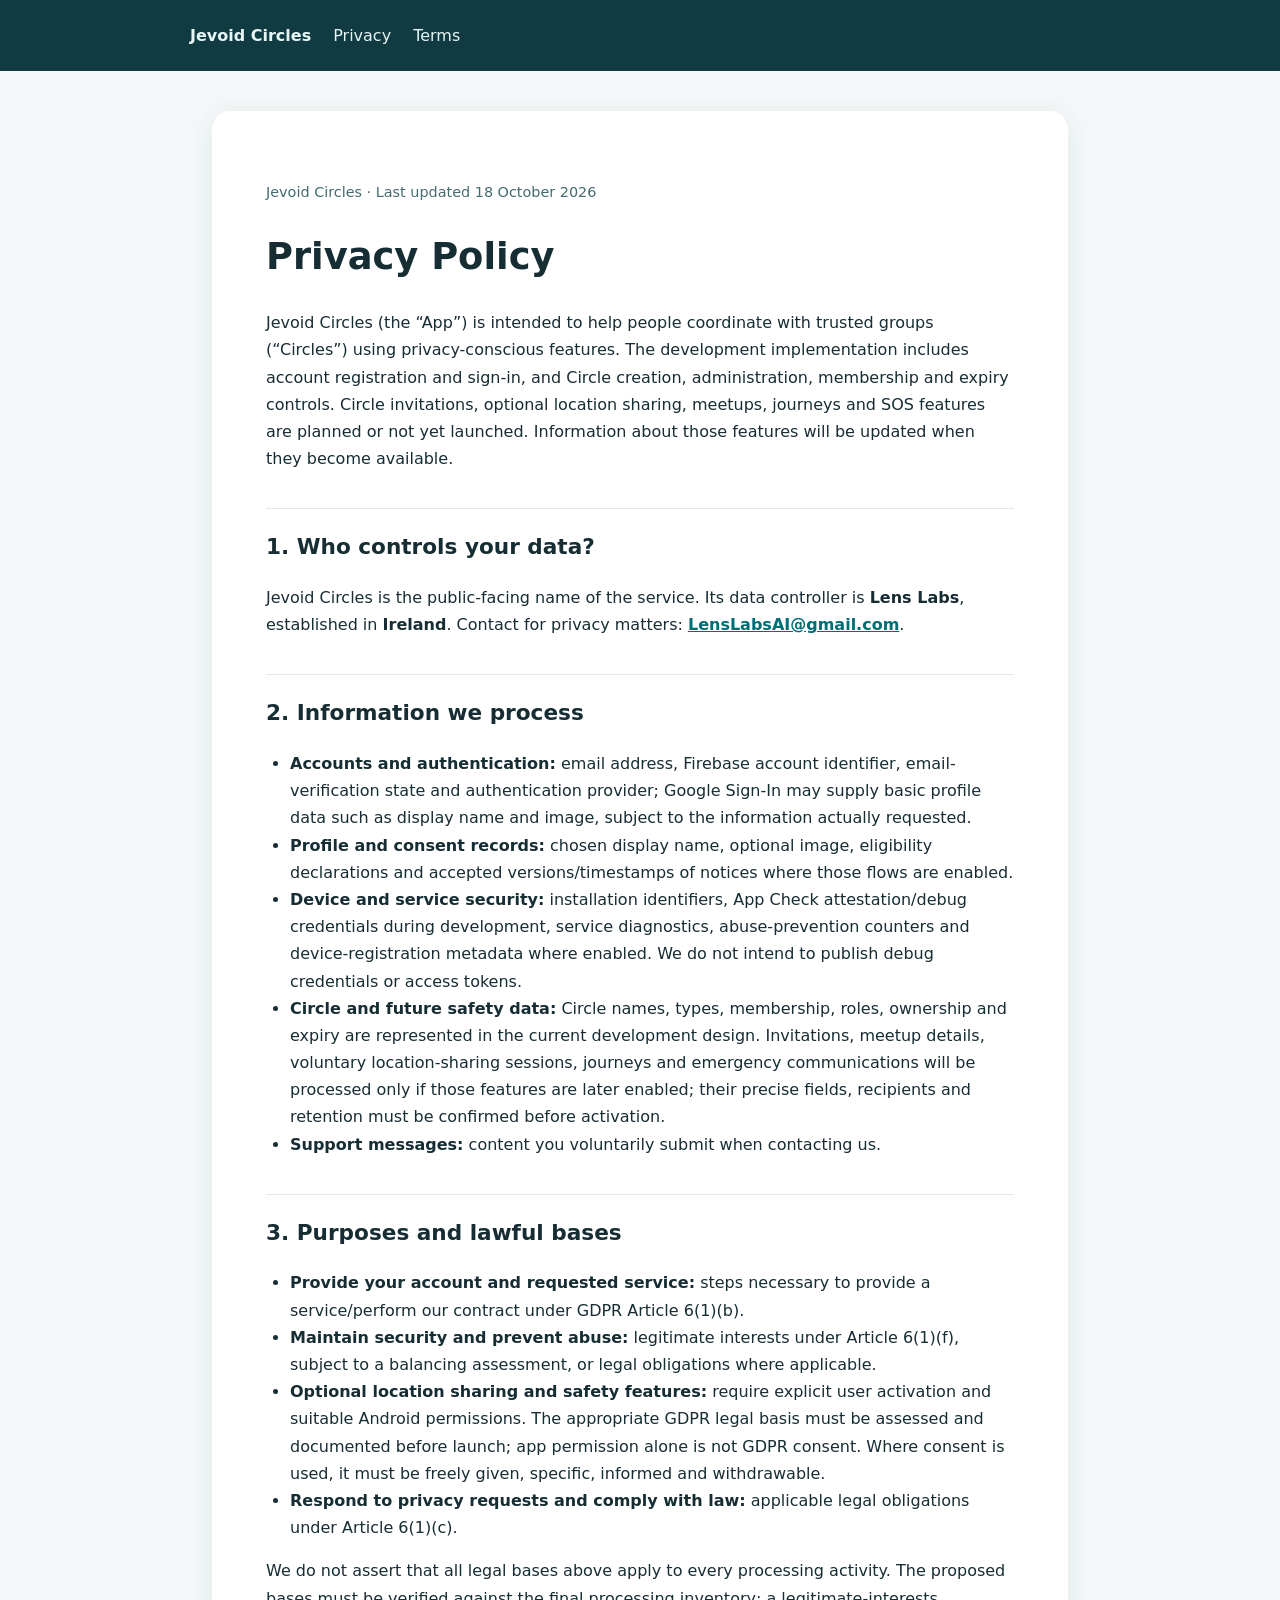
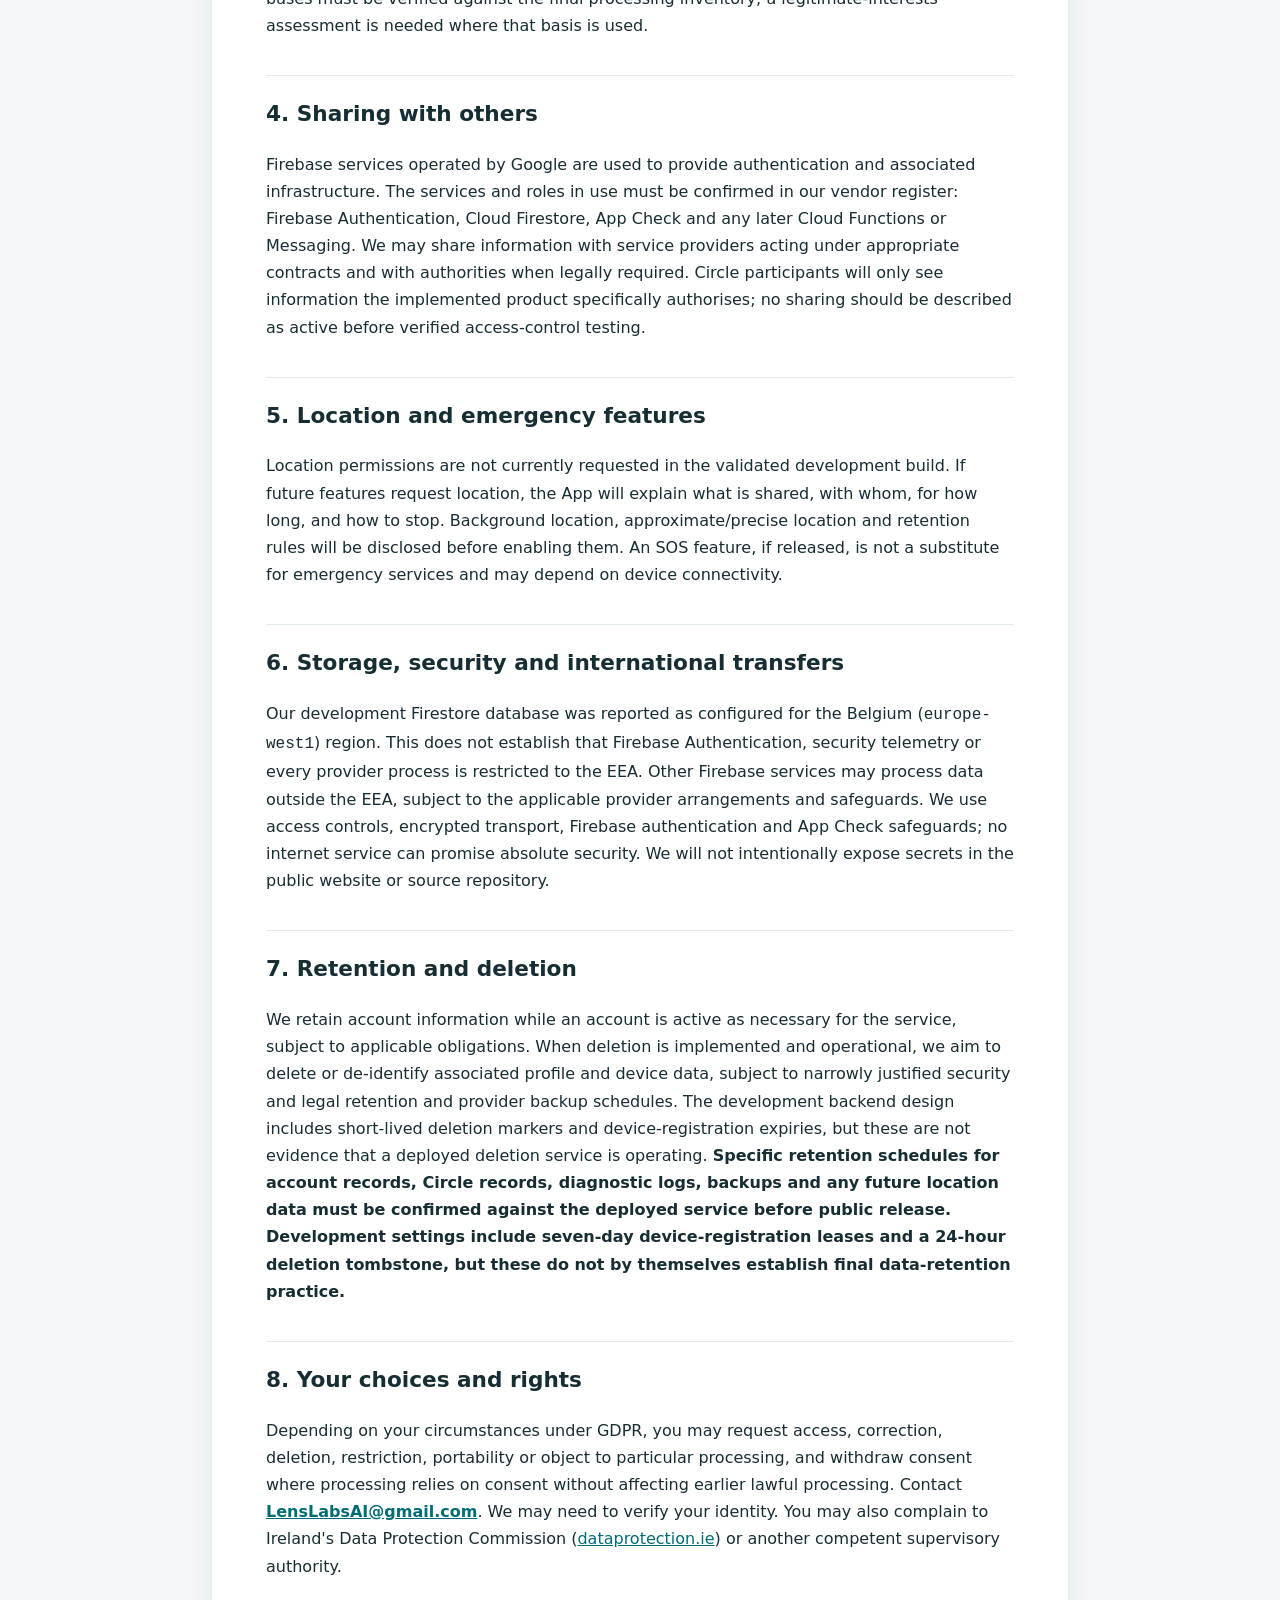
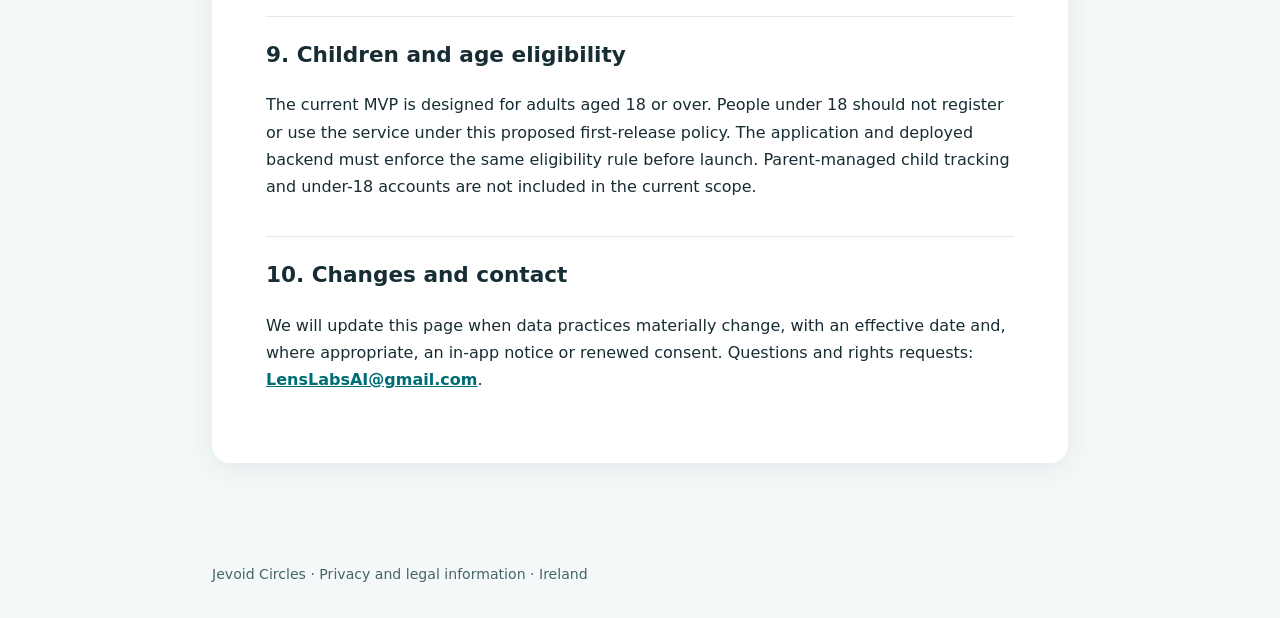
==== commit 18dfcb63: "Add files via upload" ====
--- a/privacy.html
+++ b/privacy.html
@@ -1,6 +1,6 @@
 <!DOCTYPE html>
 <html lang="en"><head><meta charset="utf-8"/><meta content="width=device-width,initial-scale=1" name="viewport"/><title>Privacy Policy · Jevoid Circles</title><link href="style.css" rel="stylesheet"/></head><body><header><nav aria-label="Main navigation"><a href="index.html"><strong>Jevoid Circles</strong></a><a href="privacy.html">Privacy</a><a href="terms.html">Terms</a></nav></header><main><article><p class="eyebrow">Jevoid Circles · Last updated 18 October 2026</p><h1>Privacy Policy</h1><p>Jevoid Circles (the “App”) is intended to help people coordinate with trusted groups (“Circles”) using privacy-conscious features. The development implementation includes account registration and sign-in, and Circle creation, administration, membership and expiry controls. Circle invitations, optional location sharing, meetups, journeys and SOS features are planned or not yet launched. Information about those features will be updated when they become available.</p>
-<h2>1. Who controls your data?</h2><p>Jevoid Circles is the public-facing name of the service. Its data controller is <strong>Jordi Nogues</strong>, established in <strong>Ireland</strong>. Contact for privacy matters: <strong><a href="mailto:LensLabsAI@gmail.com">LensLabsAI@gmail.com</a></strong>. </p>
+<h2>1. Who controls your data?</h2><p>Jevoid Circles is the public-facing name of the service. Its data controller is <strong>Lens Labs</strong>, established in <strong>Ireland</strong>. Contact for privacy matters: <strong><a href="mailto:LensLabsAI@gmail.com">LensLabsAI@gmail.com</a></strong>. </p>
 <h2>2. Information we process</h2><ul><li><strong>Accounts and authentication:</strong> email address, Firebase account identifier, email-verification state and authentication provider; Google Sign-In may supply basic profile data such as display name and image, subject to the information actually requested.</li><li><strong>Profile and consent records:</strong> chosen display name, optional image, eligibility declarations and accepted versions/timestamps of notices where those flows are enabled.</li><li><strong>Device and service security:</strong> installation identifiers, App Check attestation/debug credentials during development, service diagnostics, abuse-prevention counters and device-registration metadata where enabled. We do not intend to publish debug credentials or access tokens.</li><li><strong>Circle and future safety data:</strong> Circle names, types, membership, roles, ownership and expiry are represented in the current development design. Invitations, meetup details, voluntary location-sharing sessions, journeys and emergency communications will be processed only if those features are later enabled; their precise fields, recipients and retention must be confirmed before activation.</li><li><strong>Support messages:</strong> content you voluntarily submit when contacting us.</li></ul>
 <h2>3. Purposes and lawful bases</h2><ul><li><strong>Provide your account and requested service:</strong> steps necessary to provide a service/perform our contract under GDPR Article 6(1)(b).</li><li><strong>Maintain security and prevent abuse:</strong> legitimate interests under Article 6(1)(f), subject to a balancing assessment, or legal obligations where applicable.</li><li><strong>Optional location sharing and safety features:</strong> require explicit user activation and suitable Android permissions. The appropriate GDPR legal basis must be assessed and documented before launch; app permission alone is not GDPR consent. Where consent is used, it must be freely given, specific, informed and withdrawable. </li><li><strong>Respond to privacy requests and comply with law:</strong> applicable legal obligations under Article 6(1)(c).</li></ul><p>We do not assert that all legal bases above apply to every processing activity. The proposed bases must be verified against the final processing inventory; a legitimate-interests assessment is needed where that basis is used.</p>
 <h2>4. Sharing with others</h2><p>Firebase services operated by Google are used to provide authentication and associated infrastructure. The services and roles in use must be confirmed in our vendor register: Firebase Authentication, Cloud Firestore, App Check and any later Cloud Functions or Messaging. We may share information with service providers acting under appropriate contracts and with authorities when legally required. Circle participants will only see information the implemented product specifically authorises; no sharing should be described as active before verified access-control testing.</p>
